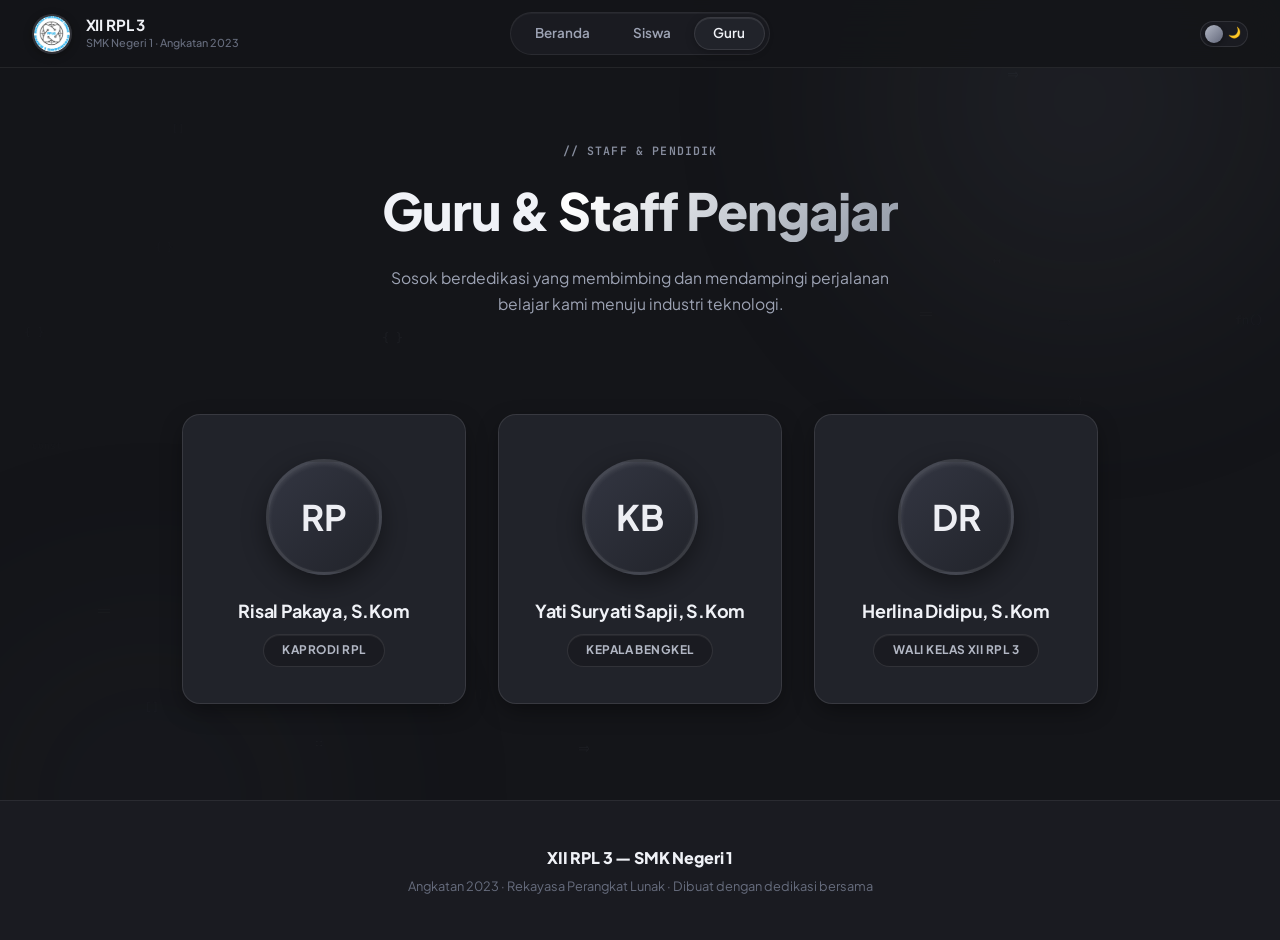
==== guru.html @ c6af309b "Add files via upload" ====
<!DOCTYPE html>
<html lang="id">
<head>
  <meta charset="UTF-8"/>
  <meta name="viewport" content="width=device-width, initial-scale=1.0"/>
  <title>Guru &amp; Staff — XII RPL 3</title>
  <meta name="description" content="Profil Guru dan Staff Pengajar XII RPL 3 SMK Negeri 1."/>
  <link rel="icon" type="image/jpeg" href="images/logo.jpg"/>
  <meta name="theme-color" content="#141519"/>
  <link rel="stylesheet" href="css/style.css"/>
</head>
<body>
  <!-- Ambient Grey Glow -->
  <div class="ambient-glow ambient-1"></div>
  <div class="ambient-glow ambient-2"></div>
  <canvas id="particles-canvas"></canvas>

  <!-- Navbar -->
  <nav class="navbar" id="navbar">
    <div class="nav-brand">
      <div class="nav-logo-mark">
        <img src="images/logo.jpg" alt="Logo XII RPL 3">
      </div>
      <div>
        <div class="nav-title">XII RPL 3</div>
        <div class="nav-subtitle">SMK Negeri 1 · Angkatan 2023</div>
      </div>
    </div>

    <ul class="nav-center" id="nav-links">
      <li><a href="index.html">Beranda</a></li>
      <li><a href="siswa.html">Siswa</a></li>
      <li><a href="guru.html" class="active">Guru</a></li>
    </ul>

    <div class="nav-right">
      <button class="theme-toggle" id="theme-toggle" aria-label="Ganti mode tema">
        <span class="toggle-icon sun">☀️</span>
        <div class="toggle-knob"></div>
        <span class="toggle-icon moon">🌙</span>
      </button>
      <button class="nav-hamburger" id="hamburger" aria-label="Buka Menu">
        <span></span><span></span><span></span>
      </button>
    </div>
  </nav>

  <div class="page-wrapper">
    <!-- Page Hero -->
    <header class="page-hero">
      <span class="section-label">// STAFF &amp; PENDIDIK</span>
      <h1 class="page-hero-title">
        Guru &amp; <span class="silver-gradient-text">Staff Pengajar</span>
      </h1>
      <p class="page-hero-desc">
        Sosok berdedikasi yang membimbing dan mendampingi perjalanan belajar kami menuju industri teknologi.
      </p>
    </header>

    <!-- Guru Section (Hanya Foto, Nama, Jabatan) -->
    <main class="guru-section">
      <div class="guru-grid">

        <!-- 01. Kaprodi RPL -->
        <article class="guru-card reveal">
          <div class="guru-photo-frame">
            <!-- Jika ada foto, letakkan di images/guru/kaprodi.jpg -->
            <!-- <img src="images/guru/kaprodi.jpg" alt="Bpk. Risal Pakaya S.Kom"> -->
            <span>RP</span>
          </div>
          <h2 class="guru-nama">Risal Pakaya, S.Kom</h2>
          <span class="guru-jabatan">Kaprodi RPL</span>
        </article>

        <!-- 02. Kepala Bengkel -->
        <article class="guru-card reveal">
          <div class="guru-photo-frame">
            <!-- Jika ada foto, letakkan di images/guru/kabeng.jpg -->
            <!-- <img src="images/guru/kabeng.jpg" alt="Kepala Bengkel"> -->
            <span>KB</span>
          </div>
          <h2 class="guru-nama">Yati Suryati Sapji, S.Kom</h2>
          <span class="guru-jabatan">Kepala Bengkel</span>
        </article>

        <!-- 03. Wali Kelas -->
        <article class="guru-card reveal">
          <div class="guru-photo-frame">
            <!-- Jika ada foto, letakkan di images/guru/walikelas.jpg -->
            <!-- <img src="images/guru/walikelas.jpg" alt="Ibu Dewi Rahmawati S.Kom"> -->
            <span>DR</span>
          </div>
          <h2 class="guru-nama">Herlina Didipu, S.Kom</h2>
          <span class="guru-jabatan">Wali Kelas XII RPL 3</span>
        </article>

      </div>
    </main>
  </div>

  <!-- Footer -->
  <footer class="footer">
    <div class="footer-brand">XII RPL 3 — SMK Negeri 1</div>
    <p>Angkatan 2023 · Rekayasa Perangkat Lunak · Dibuat dengan dedikasi bersama</p>
  </footer>

  <!-- Lightbox Modal (Lihat Full di Tab yang Sama) -->
  <div class="lightbox-modal" id="lightbox-modal" role="dialog" aria-modal="true" aria-hidden="true">
    <div class="lightbox-content">
      <div class="lightbox-controls">
        <a href="#" id="lightbox-direct-link" class="lightbox-btn" title="Buka gambar langsung">
          <span>🔗 Buka File</span>
        </a>
        <button class="lightbox-btn lightbox-close-btn" id="lightbox-close" aria-label="Tutup">
          ✕
        </button>
      </div>
      <img src="" alt="Pratinjau Foto Penuh" class="lightbox-img" id="lightbox-img">
      <div class="lightbox-caption" id="lightbox-caption"></div>
    </div>
  </div>

  <script src="js/main.js"></script>
</body>
</html>
---- css/style.css ----
@import url('https://fonts.googleapis.com/css2?family=Plus+Jakarta+Sans:wght@300;400;500;600;700;800&family=JetBrains+Mono:wght@400;500&display=swap');

/* ══════════════════════════════════════════════════════════════
   TITANIUM SLATE GREY DESIGN SYSTEM — XII RPL 3
   Dominant Palette: Graphite, Slate, Charcoal & Brushed Silver
   ══════════════════════════════════════════════════════════════ */

:root {
  /* ── Grey Dominant (Dark Slate / Charcoal) ── */
  --bg-main: #141519;
  --bg-surface: #1a1b21;
  --bg-card: #21232a;
  --bg-card-hover: #282a33;
  --bg-nav: rgba(20, 21, 25, 0.88);
  --bg-badge: #262831;
  --bg-input: #1d1e24;

  /* ── Greys Scale ── */
  --grey-950: #0f1012;
  --grey-900: #141519;
  --grey-850: #1a1b21;
  --grey-800: #21232a;
  --grey-750: #282a33;
  --grey-700: #333642;
  --grey-600: #464a59;
  --grey-500: #62677a;
  --grey-400: #888e9f;
  --grey-300: #b2b7c4;
  --grey-200: #d6d9e2;
  --grey-100: #edeef3;

  /* ── Text hierarchy ── */
  --text-main: #f0f2f7;
  --text-secondary: #9da3b4;
  --text-muted: #676d7e;

  /* ── Borders & Highlights ── */
  --border-subtle: rgba(255, 255, 255, 0.07);
  --border-card: rgba(255, 255, 255, 0.1);
  --border-hover: rgba(255, 255, 255, 0.22);
  --border-accent: rgba(178, 183, 196, 0.35);

  /* ── Shadows & Glows ── */
  --shadow-sm: 0 2px 8px rgba(0, 0, 0, 0.25);
  --shadow-card: 0 8px 24px -4px rgba(0, 0, 0, 0.45);
  --shadow-hover: 0 16px 36px -6px rgba(0, 0, 0, 0.6), 0 0 20px rgba(178, 183, 196, 0.08);

  --radius-lg: 18px;
  --radius-md: 12px;
  --radius-sm: 8px;
  --radius-pill: 9999px;

  --ease-spring: all 0.35s cubic-bezier(0.16, 1, 0.3, 1);
  --ease-fast: all 0.2s ease;
}

/* ── Ash Grey Light Mode (Grey is distinctly dominant over white) ── */
body.light {
  --bg-main: #d8dbe2;
  --bg-surface: #cfd3db;
  --bg-card: #e5e8ef;
  --bg-card-hover: #eceff5;
  --bg-nav: rgba(216, 219, 226, 0.9);
  --bg-badge: #c4c8d3;
  --bg-input: #e2e5ec;

  --text-main: #191b20;
  --text-secondary: #4a4f5f;
  --text-muted: #737887;

  --border-subtle: rgba(0, 0, 0, 0.08);
  --border-card: rgba(0, 0, 0, 0.12);
  --border-hover: rgba(0, 0, 0, 0.26);
  --border-accent: rgba(70, 74, 89, 0.35);

  --shadow-sm: 0 2px 8px rgba(0, 0, 0, 0.06);
  --shadow-card: 0 8px 24px -4px rgba(0, 0, 0, 0.12);
  --shadow-hover: 0 16px 36px -6px rgba(0, 0, 0, 0.18), 0 0 20px rgba(0, 0, 0, 0.05);
}

/* ── Reset & Base ── */
*, *::before, *::after {
  box-sizing: border-box;
  margin: 0;
  padding: 0;
}

html {
  scroll-behavior: smooth;
}

body {
  font-family: 'Plus Jakarta Sans', system-ui, -apple-system, sans-serif;
  background-color: var(--bg-main);
  color: var(--text-main);
  line-height: 1.6;
  overflow-x: hidden;
  -webkit-font-smoothing: antialiased;
  transition: background-color 0.4s ease, color 0.4s ease;
}

a {
  text-decoration: none;
  color: inherit;
}

img {
  max-width: 100%;
  display: block;
}

ul {
  list-style: none;
}

::selection {
  background: var(--grey-600);
  color: var(--grey-100);
}

::-webkit-scrollbar {
  width: 6px;
}
::-webkit-scrollbar-track {
  background: var(--bg-main);
}
::-webkit-scrollbar-thumb {
  background: var(--grey-700);
  border-radius: var(--radius-pill);
}
::-webkit-scrollbar-thumb:hover {
  background: var(--grey-500);
}

/* ── Background Subtle Ambient Lights ── */
.ambient-glow {
  position: fixed;
  border-radius: 50%;
  pointer-events: none;
  z-index: 0;
  filter: blur(120px);
  opacity: 0.15;
  transition: opacity 0.5s ease;
}
.ambient-1 {
  width: 600px;
  height: 600px;
  background: radial-gradient(circle, var(--grey-400), transparent 70%);
  top: -200px;
  right: -100px;
}
.ambient-2 {
  width: 500px;
  height: 500px;
  background: radial-gradient(circle, var(--grey-600), transparent 70%);
  bottom: -150px;
  left: -100px;
}
body.light .ambient-glow {
  opacity: 0.25;
}

#particles-canvas {
  position: fixed;
  top: 0;
  left: 0;
  width: 100%;
  height: 100%;
  z-index: 0;
  pointer-events: none;
  opacity: 0.22;
  transition: opacity 0.4s ease;
}

/* ══════════════════════════════════════════
   NAVBAR (Frosted Slate)
   ══════════════════════════════════════════ */
.navbar {
  position: fixed;
  top: 0;
  left: 0;
  right: 0;
  height: 68px;
  z-index: 1000;
  padding: 0 2rem;
  display: grid;
  grid-template-columns: 1fr auto 1fr;
  align-items: center;
  background: var(--bg-nav);
  backdrop-filter: blur(20px);
  -webkit-backdrop-filter: blur(20px);
  border-bottom: 1px solid var(--border-subtle);
  transition: var(--ease-spring);
}

.navbar.scrolled {
  height: 58px;
  box-shadow: 0 8px 24px rgba(0, 0, 0, 0.3);
  border-bottom-color: var(--border-card);
}

.nav-brand {
  display: flex;
  align-items: center;
  gap: 0.85rem;
  justify-self: start;
}

.nav-logo-mark {
  width: 40px;
  height: 40px;
  border-radius: 50%;
  border: 2px solid var(--border-card);
  overflow: hidden;
  display: flex;
  align-items: center;
  justify-content: center;
  background: var(--bg-surface);
  box-shadow: 0 2px 8px rgba(0, 0, 0, 0.25), inset 0 1px 0 rgba(255, 255, 255, 0.08);
  transition: var(--ease-spring);
  flex-shrink: 0;
}

.nav-logo-mark img {
  width: 100%;
  height: 100%;
  object-fit: cover;
  border-radius: 50%;
  display: block;
  transition: var(--ease-spring);
}

.nav-brand:hover .nav-logo-mark {
  border-color: var(--border-hover);
  transform: scale(1.08) translateY(-1px);
  box-shadow: 0 4px 16px rgba(0, 0, 0, 0.35), 0 0 12px rgba(178, 183, 196, 0.2);
}

body.light .nav-logo-mark {
  border-color: var(--border-card);
  box-shadow: 0 2px 8px rgba(0, 0, 0, 0.08);
}
body.light .nav-brand:hover .nav-logo-mark {
  border-color: var(--border-hover);
  box-shadow: 0 4px 14px rgba(0, 0, 0, 0.15);
}

.nav-title {
  font-size: 0.95rem;
  font-weight: 700;
  letter-spacing: -0.01em;
  color: var(--text-main);
  line-height: 1.2;
}

.nav-subtitle {
  font-size: 0.68rem;
  color: var(--text-muted);
  font-weight: 500;
}

.nav-center {
  justify-self: center;
  display: flex;
  align-items: center;
  list-style: none;
  margin: 0;
  padding: 4px;
  gap: 4px;
  background: var(--bg-surface);
  border-radius: var(--radius-pill);
  border: 1px solid var(--border-subtle);
  box-shadow: inset 0 1px 0 rgba(255, 255, 255, 0.04);
}

.nav-center li {
  display: flex;
  align-items: center;
  margin: 0;
  padding: 0;
}

.nav-center a {
  display: inline-flex;
  align-items: center;
  justify-content: center;
  padding: 0.45rem 1.15rem;
  border-radius: var(--radius-pill);
  font-size: 0.84rem;
  font-weight: 600;
  line-height: 1.2;
  color: var(--text-secondary);
  border: 1px solid transparent;
  transition: var(--ease-fast);
  text-decoration: none;
  white-space: nowrap;
}

.nav-center a:hover {
  color: var(--text-main);
  background: rgba(255, 255, 255, 0.05);
}

.nav-center a.active {
  color: var(--text-main);
  background: var(--bg-card);
  border-color: var(--border-card);
  box-shadow: inset 0 1px 0 rgba(255, 255, 255, 0.08), var(--shadow-sm);
}

.nav-right {
  display: flex;
  align-items: center;
  gap: 0.85rem;
  justify-self: end;
}

/* Theme Toggle */
.theme-toggle {
  width: 48px;
  height: 26px;
  border-radius: var(--radius-pill);
  background: var(--bg-surface);
  border: 1px solid var(--border-card);
  cursor: pointer;
  position: relative;
  transition: var(--ease-fast);
  display: flex;
  align-items: center;
  padding: 0 4px;
}
.theme-toggle:hover {
  border-color: var(--border-hover);
}
.toggle-knob {
  width: 18px;
  height: 18px;
  border-radius: 50%;
  background: linear-gradient(135deg, var(--grey-300), var(--grey-500));
  transition: transform 0.3s cubic-bezier(0.16, 1, 0.3, 1);
  box-shadow: 0 2px 5px rgba(0, 0, 0, 0.35);
  flex-shrink: 0;
}
.toggle-icon {
  position: absolute;
  font-size: 0.65rem;
  transition: opacity 0.2s ease;
  line-height: 1;
}
.toggle-icon.moon { right: 6px; opacity: 1; }
.toggle-icon.sun { left: 6px; opacity: 0; }
body.light .toggle-knob {
  transform: translateX(22px);
  background: linear-gradient(135deg, var(--grey-600), var(--grey-800));
}
body.light .toggle-icon.moon { opacity: 0; }
body.light .toggle-icon.sun { opacity: 1; }

/* Hamburger */
.nav-hamburger {
  display: none;
  flex-direction: column;
  gap: 5px;
  cursor: pointer;
  padding: 8px 6px;
  background: var(--bg-surface);
  border: 1px solid var(--border-card);
  border-radius: 8px;
  transition: var(--ease-fast);
}
.nav-hamburger:hover {
  border-color: var(--border-hover);
}
.nav-hamburger span {
  display: block;
  width: 20px;
  height: 2px;
  background: var(--text-main);
  border-radius: 2px;
  transition: var(--ease-spring);
}
.nav-hamburger.open span:nth-child(1) { transform: translateY(7px) rotate(45deg); }
.nav-hamburger.open span:nth-child(2) { opacity: 0; transform: scaleX(0); }
.nav-hamburger.open span:nth-child(3) { transform: translateY(-7px) rotate(-45deg); }

/* ══════════════════════════════════════════
   PAGE WRAPPER & TYPOGRAPHY
   ══════════════════════════════════════════ */
.page-wrapper {
  position: relative;
  z-index: 1;
}

.silver-gradient-text {
  background: linear-gradient(135deg, #ffffff 10%, #d1d5db 45%, #9ca3af 90%);
  -webkit-background-clip: text;
  -webkit-text-fill-color: transparent;
  background-clip: text;
}
body.light .silver-gradient-text {
  background: linear-gradient(135deg, #111827 10%, #374151 50%, #4b5563 90%);
  -webkit-background-clip: text;
  -webkit-text-fill-color: transparent;
  background-clip: text;
}

/* ══════════════════════════════════════════
   HERO SECTION
   ══════════════════════════════════════════ */
.hero {
  min-height: 94vh;
  display: flex;
  align-items: center;
  justify-content: center;
  text-align: center;
  padding: 7.5rem 2rem 4rem;
  position: relative;
}

.hero-content {
  max-width: 740px;
}

.badge-tag {
  display: inline-flex;
  align-items: center;
  gap: 0.6rem;
  padding: 0.42rem 1.15rem;
  border-radius: var(--radius-pill);
  background: var(--bg-surface);
  border: 1px solid var(--border-card);
  color: var(--text-secondary);
  font-size: 0.76rem;
  font-weight: 600;
  letter-spacing: 0.05em;
  text-transform: uppercase;
  margin-bottom: 1.75rem;
  box-shadow: inset 0 1px 0 rgba(255, 255, 255, 0.08), var(--shadow-sm);
  transition: var(--ease-spring);
}
.badge-tag:hover {
  border-color: var(--border-hover);
  color: var(--text-main);
  transform: translateY(-2px);
}

.badge-dot {
  width: 7px;
  height: 7px;
  border-radius: 50%;
  background: var(--grey-300);
  box-shadow: 0 0 10px rgba(255, 255, 255, 0.5);
  animation: pulse-silver 2.2s infinite ease-in-out;
}
@keyframes pulse-silver {
  0%, 100% { opacity: 1; transform: scale(1); }
  50% { opacity: 0.45; transform: scale(0.8); }
}

.hero-title {
  font-size: clamp(2.3rem, 5.5vw, 4rem);
  font-weight: 800;
  line-height: 1.15;
  letter-spacing: -0.025em;
  color: var(--text-main);
  margin-bottom: 1.25rem;
}

.hero-typing-box {
  display: inline-flex;
  align-items: center;
  gap: 0.4rem;
  background: var(--bg-surface);
  border: 1px solid var(--border-card);
  padding: 0.45rem 1.25rem;
  border-radius: var(--radius-pill);
  margin-bottom: 1.75rem;
  font-family: 'JetBrains Mono', monospace;
  font-size: clamp(0.82rem, 2vw, 0.96rem);
  color: var(--grey-200);
  box-shadow: inset 0 1px 0 rgba(255, 255, 255, 0.05);
}
body.light .hero-typing-box {
  color: var(--grey-800);
}

.cursor {
  display: inline-block;
  animation: cursor-blink 1s infinite;
  color: var(--grey-400);
  font-weight: 700;
}
@keyframes cursor-blink {
  0%, 100% { opacity: 1; }
  50% { opacity: 0; }
}

.hero-desc {
  font-size: 1.05rem;
  color: var(--text-secondary);
  line-height: 1.75;
  max-width: 540px;
  margin: 0 auto 2.5rem;
}

.hero-buttons {
  display: flex;
  gap: 1rem;
  justify-content: center;
  flex-wrap: wrap;
}

/* ══════════════════════════════════════════
   BUTTONS (Titanium Style)
   ══════════════════════════════════════════ */
.btn {
  display: inline-flex;
  align-items: center;
  justify-content: center;
  gap: 0.55rem;
  padding: 0.8rem 1.85rem;
  border-radius: var(--radius-md);
  font-size: 0.9rem;
  font-weight: 700;
  cursor: pointer;
  border: 1px solid transparent;
  font-family: inherit;
  transition: var(--ease-spring);
}

.btn-primary {
  background: linear-gradient(135deg, var(--grey-100), var(--grey-300));
  color: var(--grey-950);
  box-shadow: 0 4px 16px rgba(255, 255, 255, 0.12), inset 0 1px 0 rgba(255, 255, 255, 0.8);
}
.btn-primary:hover {
  transform: translateY(-3px);
  background: linear-gradient(135deg, #ffffff, var(--grey-200));
  box-shadow: 0 8px 24px rgba(255, 255, 255, 0.22);
}

body.light .btn-primary {
  background: linear-gradient(135deg, var(--grey-800), var(--grey-950));
  color: var(--grey-100);
  box-shadow: 0 4px 16px rgba(0, 0, 0, 0.2);
}
body.light .btn-primary:hover {
  background: var(--grey-900);
  box-shadow: 0 8px 24px rgba(0, 0, 0, 0.3);
}

.btn-outline {
  background: var(--bg-surface);
  color: var(--text-main);
  border-color: var(--border-card);
  box-shadow: inset 0 1px 0 rgba(255, 255, 255, 0.06), var(--shadow-sm);
}
.btn-outline:hover {
  background: var(--bg-card);
  border-color: var(--border-hover);
  transform: translateY(-3px);
  box-shadow: var(--shadow-card);
}

/* ══════════════════════════════════════════
   STATS SECTION (Rich Slate Graphite)
   ══════════════════════════════════════════ */
.stats-section {
  padding: 2rem 2rem 4rem;
}

.stats-grid {
  display: grid;
  grid-template-columns: repeat(4, 1fr);
  gap: 1.25rem;
  max-width: 960px;
  margin: 0 auto;
}

.stat-card {
  background: var(--bg-card);
  border: 1px solid var(--border-card);
  border-radius: var(--radius-lg);
  padding: 2rem 1.5rem;
  text-align: center;
  position: relative;
  overflow: hidden;
  box-shadow: var(--shadow-card);
  transition: var(--ease-spring);
}

.stat-card::before {
  content: '';
  position: absolute;
  top: 0;
  left: 20%;
  right: 20%;
  height: 2px;
  background: linear-gradient(90deg, transparent, var(--grey-400), transparent);
  opacity: 0.4;
  transition: var(--ease-spring);
}

.stat-card:hover {
  transform: translateY(-5px);
  border-color: var(--border-hover);
  background: var(--bg-card-hover);
  box-shadow: var(--shadow-hover);
}
.stat-card:hover::before {
  left: 0;
  right: 0;
  opacity: 1;
}

.stat-icon {
  font-size: 1.75rem;
  margin-bottom: 0.75rem;
  filter: grayscale(0.5);
  transition: var(--ease-fast);
}
.stat-card:hover .stat-icon {
  filter: grayscale(0);
  transform: scale(1.1);
}

.stat-number {
  font-size: 2.6rem;
  font-weight: 800;
  color: var(--text-main);
  line-height: 1;
  font-feature-settings: "tnum";
  margin-bottom: 0.4rem;
}

.stat-label {
  color: var(--text-secondary);
  font-size: 0.82rem;
  font-weight: 600;
  text-transform: uppercase;
  letter-spacing: 0.05em;
}

/* ══════════════════════════════════════════
   SECTION COMMON STYLES
   ══════════════════════════════════════════ */
.section {
  padding: 6rem 2rem;
  position: relative;
}

.section-header {
  text-align: center;
  max-width: 600px;
  margin: 0 auto 3.5rem;
}

.section-label {
  display: inline-block;
  font-family: 'JetBrains Mono', monospace;
  font-size: 0.72rem;
  font-weight: 600;
  letter-spacing: 0.1em;
  text-transform: uppercase;
  color: var(--grey-400);
  margin-bottom: 0.6rem;
}

.section-title {
  font-size: clamp(1.8rem, 4vw, 2.7rem);
  font-weight: 800;
  letter-spacing: -0.02em;
  color: var(--text-main);
  line-height: 1.2;
  margin-bottom: 0.8rem;
}

.section-desc {
  color: var(--text-secondary);
  font-size: 0.95rem;
  line-height: 1.7;
}

/* ══════════════════════════════════════════
   ABOUT SECTION
   ══════════════════════════════════════════ */
.about-grid {
  display: grid;
  grid-template-columns: 1fr 1fr;
  gap: 3.5rem;
  align-items: center;
  max-width: 1040px;
  margin: 0 auto;
}

.about-features {
  display: flex;
  flex-direction: column;
  gap: 1rem;
  margin-top: 1.5rem;
}

.feature-item {
  display: flex;
  align-items: flex-start;
  gap: 1.1rem;
  padding: 1.15rem 1.25rem;
  border-radius: var(--radius-md);
  background: var(--bg-card);
  border: 1px solid var(--border-card);
  box-shadow: var(--shadow-sm);
  transition: var(--ease-spring);
}

.feature-item:hover {
  transform: translateX(4px);
  border-color: var(--border-hover);
  background: var(--bg-card-hover);
}

.feature-icon-box {
  width: 44px;
  height: 44px;
  border-radius: 10px;
  flex-shrink: 0;
  background: var(--bg-surface);
  border: 1px solid var(--border-card);
  display: flex;
  align-items: center;
  justify-content: center;
  font-size: 1.25rem;
  transition: var(--ease-fast);
}
.feature-item:hover .feature-icon-box {
  border-color: var(--border-hover);
  transform: scale(1.05);
}

.feature-title {
  font-weight: 700;
  font-size: 0.95rem;
  color: var(--text-main);
  margin-bottom: 0.2rem;
}

.feature-desc {
  color: var(--text-secondary);
  font-size: 0.84rem;
  line-height: 1.55;
}

/* Mac-style Code Window */
.code-window {
  background: var(--bg-card);
  border: 1px solid var(--border-card);
  border-radius: var(--radius-lg);
  overflow: hidden;
  box-shadow: var(--shadow-card);
  font-family: 'JetBrains Mono', monospace;
  font-size: 0.8rem;
  line-height: 1.85;
  transition: var(--ease-spring);
}
.code-window:hover {
  border-color: var(--border-hover);
  box-shadow: var(--shadow-hover);
}

.code-header {
  background: var(--bg-surface);
  padding: 0.75rem 1.1rem;
  display: flex;
  align-items: center;
  gap: 0.5rem;
  border-bottom: 1px solid var(--border-subtle);
}

.code-dot {
  width: 11px;
  height: 11px;
  border-radius: 50%;
  background: var(--grey-600);
}

.code-content {
  padding: 1.5rem;
  color: var(--grey-300);
}
.kw { color: var(--grey-100); font-weight: 600; }
.fn { color: #d1d5db; }
.st { color: var(--grey-400); }
.nm { color: #f3f4f6; }
.cm { color: var(--grey-500); font-style: italic; }

/* ══════════════════════════════════════════
   GALLERY / MOMENTS (Clean Photo-Only Grid)
   ══════════════════════════════════════════ */
.photos-grid {
  display: grid;
  grid-template-columns: repeat(4, 1fr);
  gap: 1.25rem;
  max-width: 1040px;
  margin: 0 auto 3rem;
}

.photo-card {
  border-radius: var(--radius-lg);
  overflow: hidden;
  background: var(--bg-card);
  border: 1px solid var(--border-card);
  box-shadow: var(--shadow-card);
  transition: var(--ease-spring);
  aspect-ratio: 4/3;
  position: relative;
  display: flex;
  align-items: center;
  justify-content: center;
  cursor: pointer;
  text-decoration: none;
}

.photo-card:hover {
  transform: translateY(-6px);
  border-color: var(--border-hover);
  box-shadow: var(--shadow-hover);
}

.photo-card img {
  width: 100%;
  height: 100%;
  object-fit: cover;
  display: block;
  transition: var(--ease-spring);
}

.photo-card:hover img {
  transform: scale(1.08);
}

.photo-zoom-hint {
  position: absolute;
  inset: 0;
  background: rgba(15, 16, 20, 0.45);
  display: flex;
  align-items: center;
  justify-content: center;
  opacity: 0;
  transition: opacity 0.3s ease;
  backdrop-filter: blur(2px);
}

.photo-zoom-icon {
  width: 42px;
  height: 42px;
  border-radius: 50%;
  background: rgba(33, 35, 42, 0.85);
  border: 1px solid var(--border-hover);
  color: #fff;
  display: flex;
  align-items: center;
  justify-content: center;
  font-size: 1.15rem;
  transform: scale(0.85);
  transition: transform 0.3s cubic-bezier(0.16, 1, 0.3, 1);
  box-shadow: 0 4px 16px rgba(0, 0, 0, 0.5);
}

.photo-card:hover .photo-zoom-hint {
  opacity: 1;
}

.photo-card:hover .photo-zoom-icon {
  transform: scale(1);
}

.photo-placeholder {
  width: 100%;
  height: 100%;
  background: linear-gradient(135deg, var(--grey-750), var(--grey-850));
  display: flex;
  flex-direction: column;
  align-items: center;
  justify-content: center;
  gap: 0.5rem;
  color: var(--grey-400);
  transition: var(--ease-spring);
}

.photo-card:hover .photo-placeholder {
  background: linear-gradient(135deg, var(--grey-700), var(--grey-800));
  color: var(--grey-200);
}

.photo-placeholder-icon {
  font-size: 2.2rem;
  transition: var(--ease-spring);
}
.photo-card:hover .photo-placeholder-icon {
  transform: scale(1.15);
}

/* ══════════════════════════════════════════
   LIGHTBOX MODAL (Full View in Same Tab)
   ══════════════════════════════════════════ */
.lightbox-modal {
  position: fixed;
  inset: 0;
  z-index: 2000;
  background: rgba(12, 13, 17, 0.94);
  backdrop-filter: blur(22px);
  -webkit-backdrop-filter: blur(22px);
  display: flex;
  align-items: center;
  justify-content: center;
  padding: 1.5rem;
  opacity: 0;
  pointer-events: none;
  transition: opacity 0.35s cubic-bezier(0.16, 1, 0.3, 1);
}

.lightbox-modal.active {
  opacity: 1;
  pointer-events: auto;
}

.lightbox-content {
  position: relative;
  max-width: 92vw;
  max-height: 88vh;
  display: flex;
  flex-direction: column;
  align-items: center;
  transform: scale(0.92);
  transition: transform 0.35s cubic-bezier(0.16, 1, 0.3, 1);
}

.lightbox-modal.active .lightbox-content {
  transform: scale(1);
}

.lightbox-img {
  max-width: 100%;
  max-height: 82vh;
  object-fit: contain;
  border-radius: var(--radius-md);
  border: 1px solid var(--border-card);
  box-shadow: 0 24px 60px rgba(0, 0, 0, 0.8), 0 0 30px rgba(255, 255, 255, 0.05);
}

.lightbox-controls {
  position: absolute;
  top: -48px;
  right: 0;
  display: flex;
  align-items: center;
  gap: 0.65rem;
}

.lightbox-btn {
  background: var(--bg-surface);
  border: 1px solid var(--border-card);
  color: var(--text-main);
  padding: 0.42rem 0.9rem;
  border-radius: var(--radius-pill);
  font-size: 0.8rem;
  font-weight: 600;
  cursor: pointer;
  display: inline-flex;
  align-items: center;
  gap: 0.45rem;
  transition: var(--ease-fast);
  box-shadow: var(--shadow-sm);
  text-decoration: none;
}

.lightbox-btn:hover {
  background: var(--bg-card-hover);
  border-color: var(--border-hover);
  color: #fff;
  transform: translateY(-1px);
}

.lightbox-close-btn {
  width: 36px;
  height: 36px;
  border-radius: 50%;
  padding: 0;
  justify-content: center;
  font-size: 1.1rem;
}

.lightbox-caption {
  margin-top: 0.85rem;
  font-size: 0.9rem;
  font-weight: 700;
  color: var(--text-main);
  background: var(--bg-surface);
  border: 1px solid var(--border-card);
  padding: 0.45rem 1.35rem;
  border-radius: var(--radius-pill);
  box-shadow: var(--shadow-sm);
  letter-spacing: -0.01em;
  text-align: center;
}

.lightbox-caption:empty {
  display: none;
}

/* Instagram Banner */
.ig-card {
  max-width: 520px;
  margin: 0 auto;
  background: var(--bg-card);
  border: 1px solid var(--border-card);
  border-radius: var(--radius-lg);
  padding: 2.25rem;
  text-align: center;
  box-shadow: var(--shadow-card);
  transition: var(--ease-spring);
}
.ig-card:hover {
  border-color: var(--border-hover);
  box-shadow: var(--shadow-hover);
  transform: translateY(-4px);
}

.ig-icon-badge {
  width: 52px;
  height: 52px;
  border-radius: 14px;
  background: var(--bg-surface);
  border: 1px solid var(--border-card);
  display: inline-flex;
  align-items: center;
  justify-content: center;
  font-size: 1.6rem;
  margin-bottom: 1rem;
}

.ig-title {
  font-size: 1.25rem;
  font-weight: 800;
  color: var(--text-main);
  margin-bottom: 0.4rem;
}

.ig-desc {
  font-size: 0.88rem;
  color: var(--text-secondary);
  line-height: 1.6;
  margin-bottom: 1.35rem;
}

.ig-btn {
  display: inline-flex;
  align-items: center;
  gap: 0.6rem;
  padding: 0.75rem 1.6rem;
  border-radius: var(--radius-pill);
  background: linear-gradient(135deg, var(--grey-750), var(--grey-850));
  border: 1px solid var(--border-card);
  color: var(--text-main);
  font-weight: 700;
  font-size: 0.88rem;
  transition: var(--ease-spring);
  box-shadow: inset 0 1px 0 rgba(255, 255, 255, 0.08), var(--shadow-sm);
}
.ig-btn:hover {
  background: linear-gradient(135deg, var(--grey-700), var(--grey-800));
  border-color: var(--border-hover);
  transform: translateY(-2px);
  box-shadow: var(--shadow-card);
}

.ig-handle {
  margin-top: 0.9rem;
  font-size: 0.72rem;
  color: var(--text-muted);
  font-family: 'JetBrains Mono', monospace;
}

/* ══════════════════════════════════════════
   INNER PAGE HERO (Siswa & Guru)
   ══════════════════════════════════════════ */
.page-hero {
  padding: 8.5rem 2rem 3.5rem;
  text-align: center;
  position: relative;
}

.page-hero-title {
  font-size: clamp(2rem, 5vw, 3.2rem);
  font-weight: 800;
  letter-spacing: -0.02em;
  color: var(--text-main);
  margin-bottom: 0.8rem;
}

.page-hero-desc {
  color: var(--text-secondary);
  max-width: 520px;
  margin: 0 auto;
  font-size: 0.98rem;
  line-height: 1.7;
}

/* ══════════════════════════════════════════
   SEARCH BAR
   ══════════════════════════════════════════ */
.search-container {
  max-width: 460px;
  margin: 0 auto 1.25rem;
  position: relative;
}

.search-icon {
  position: absolute;
  left: 1.15rem;
  top: 50%;
  transform: translateY(-50%);
  color: var(--text-muted);
  pointer-events: none;
  font-size: 0.95rem;
}

.search-input {
  width: 100%;
  padding: 0.85rem 1.25rem 0.85rem 2.85rem;
  background: var(--bg-card);
  border: 1px solid var(--border-card);
  border-radius: var(--radius-pill);
  color: var(--text-main);
  font-family: inherit;
  font-size: 0.9rem;
  outline: none;
  box-shadow: var(--shadow-sm);
  transition: var(--ease-spring);
}
.search-input:focus {
  border-color: var(--border-hover);
  background: var(--bg-card-hover);
  box-shadow: 0 0 0 3px rgba(178, 183, 196, 0.12), var(--shadow-card);
}
.search-input::placeholder {
  color: var(--text-muted);
}

.search-count {
  text-align: center;
  color: var(--text-secondary);
  font-size: 0.82rem;
  font-weight: 500;
  margin-bottom: 2rem;
}

/* ══════════════════════════════════════════
   STUDENTS GRID & CARD
   ══════════════════════════════════════════ */
.students-grid {
  display: grid;
  grid-template-columns: repeat(auto-fill, minmax(185px, 1fr));
  gap: 1.25rem;
  max-width: 1100px;
  margin: 0 auto;
}

.student-card {
  background: var(--bg-card);
  border: 1px solid var(--border-card);
  border-radius: var(--radius-lg);
  padding: 1.6rem 1.1rem 1.35rem;
  text-align: center;
  transition: var(--ease-spring);
  position: relative;
  overflow: hidden;
  box-shadow: var(--shadow-card);
}

.student-card::before {
  content: '';
  position: absolute;
  top: 0;
  left: 0;
  right: 0;
  height: 2px;
  background: linear-gradient(90deg, transparent, var(--grey-500), transparent);
  opacity: 0;
  transition: var(--ease-spring);
}

.student-card:hover {
  transform: translateY(-6px);
  border-color: var(--border-hover);
  background: var(--bg-card-hover);
  box-shadow: var(--shadow-hover);
}
.student-card:hover::before {
  opacity: 1;
}

.student-number {
  position: absolute;
  top: 0.85rem;
  right: 0.85rem;
  font-family: 'JetBrains Mono', monospace;
  font-size: 0.65rem;
  font-weight: 600;
  color: var(--text-muted);
  background: var(--bg-surface);
  border: 1px solid var(--border-subtle);
  padding: 0.18rem 0.45rem;
  border-radius: var(--radius-pill);
}

.student-avatar {
  width: 72px;
  height: 72px;
  border-radius: 50%;
  margin: 0 auto 0.95rem;
  display: flex;
  align-items: center;
  justify-content: center;
  font-size: 1.25rem;
  font-weight: 700;
  color: var(--grey-100);
  border: 2px solid var(--border-card);
  box-shadow: 0 4px 14px rgba(0, 0, 0, 0.35);
  overflow: hidden;
  transition: var(--ease-spring);
  position: relative;
}

.student-avatar.lightbox-trigger {
  cursor: pointer;
}

.student-avatar.lightbox-trigger:hover {
  border-color: var(--border-hover);
  transform: scale(1.1);
  box-shadow: 0 8px 24px rgba(0, 0, 0, 0.5), 0 0 16px rgba(178, 183, 196, 0.2);
}

.student-avatar-zoom {
  position: absolute;
  inset: 0;
  border-radius: 50%;
  background: rgba(15, 16, 20, 0.55);
  display: flex;
  align-items: center;
  justify-content: center;
  font-size: 0.95rem;
  color: #ffffff;
  opacity: 0;
  transition: opacity 0.25s ease;
  backdrop-filter: blur(2px);
}

.student-avatar.lightbox-trigger:hover .student-avatar-zoom {
  opacity: 1;
}

.student-card:hover .student-avatar:not(.lightbox-trigger) {
  border-color: var(--border-hover);
  transform: scale(1.06);
}

.student-name {
  font-size: 0.88rem;
  font-weight: 700;
  color: var(--text-main);
  line-height: 1.35;
  margin-bottom: 0.45rem;
  word-break: break-word;
}

.role-badge {
  display: inline-block;
  font-size: 0.64rem;
  font-weight: 700;
  padding: 0.22rem 0.65rem;
  border-radius: var(--radius-pill);
  letter-spacing: 0.03em;
  text-transform: uppercase;
  transition: var(--ease-fast);
}

.role-officer {
  background: rgba(220, 225, 235, 0.12);
  border: 1px solid rgba(220, 225, 235, 0.25);
  color: var(--grey-200);
}
body.light .role-officer {
  background: rgba(30, 35, 45, 0.1);
  border-color: rgba(30, 35, 45, 0.2);
  color: var(--grey-900);
}

.role-student {
  background: var(--bg-surface);
  border: 1px solid var(--border-subtle);
  color: var(--text-muted);
}

.no-results {
  grid-column: 1 / -1;
  text-align: center;
  padding: 4rem 1rem;
  color: var(--text-secondary);
  font-size: 0.95rem;
}

/* ══════════════════════════════════════════
   GURU SECTION (Ultra Sleek & Elegant)
   Strictly: Photo, Name, Jabatan
   ══════════════════════════════════════════ */
.guru-section {
  padding: 2.5rem 2rem 6rem;
  max-width: 980px;
  margin: 0 auto;
}

.guru-grid {
  display: grid;
  grid-template-columns: repeat(3, 1fr);
  gap: 2rem;
}

.guru-card {
  background: var(--bg-card);
  border: 1px solid var(--border-card);
  border-radius: var(--radius-lg);
  padding: 2.75rem 1.6rem 2.25rem;
  text-align: center;
  position: relative;
  overflow: hidden;
  box-shadow: var(--shadow-card);
  transition: var(--ease-spring);
}

.guru-card::before {
  content: '';
  position: absolute;
  top: 0;
  left: 0;
  right: 0;
  height: 3px;
  background: linear-gradient(90deg, var(--grey-600), var(--grey-300), var(--grey-600));
  opacity: 0;
  transition: var(--ease-spring);
}

.guru-card:hover {
  transform: translateY(-8px);
  border-color: var(--border-hover);
  background: var(--bg-card-hover);
  box-shadow: var(--shadow-hover);
}
.guru-card:hover::before {
  opacity: 1;
}

.guru-photo-frame {
  width: 116px;
  height: 116px;
  border-radius: 50%;
  margin: 0 auto 1.5rem;
  display: flex;
  align-items: center;
  justify-content: center;
  font-size: 2.2rem;
  font-weight: 700;
  color: var(--grey-100);
  background: linear-gradient(135deg, var(--grey-700), var(--grey-800));
  border: 3px solid var(--border-card);
  box-shadow: 0 8px 24px rgba(0, 0, 0, 0.4), inset 0 2px 4px rgba(255, 255, 255, 0.1);
  overflow: hidden;
  position: relative;
  transition: var(--ease-spring);
}

.guru-photo-frame img {
  width: 100%;
  height: 100%;
  object-fit: cover;
  border-radius: 50%;
  transition: var(--ease-spring);
}

.guru-card:hover .guru-photo-frame {
  border-color: var(--grey-300);
  transform: scale(1.06);
  box-shadow: 0 12px 30px rgba(0, 0, 0, 0.5), 0 0 24px rgba(200, 210, 230, 0.2);
}

.guru-nama {
  font-size: 1.12rem;
  font-weight: 700;
  letter-spacing: -0.01em;
  color: var(--text-main);
  line-height: 1.35;
  margin-bottom: 0.65rem;
}

.guru-jabatan {
  display: inline-block;
  padding: 0.38rem 1.15rem;
  border-radius: var(--radius-pill);
  font-size: 0.74rem;
  font-weight: 700;
  letter-spacing: 0.04em;
  background: var(--bg-surface);
  border: 1px solid var(--border-card);
  color: var(--grey-300);
  text-transform: uppercase;
  transition: var(--ease-fast);
  box-shadow: inset 0 1px 0 rgba(255, 255, 255, 0.06);
}
body.light .guru-jabatan {
  color: var(--grey-700);
}
.guru-card:hover .guru-jabatan {
  border-color: var(--border-hover);
  color: var(--text-main);
  background: var(--bg-card);
}

/* ══════════════════════════════════════════
   FOOTER (Graphite Understated)
   ══════════════════════════════════════════ */
.footer {
  border-top: 1px solid var(--border-subtle);
  background: var(--bg-surface);
  padding: 2.75rem 2rem;
  text-align: center;
  position: relative;
}

.footer-brand {
  font-weight: 800;
  font-size: 1rem;
  letter-spacing: -0.01em;
  color: var(--text-main);
  margin-bottom: 0.35rem;
}

.footer p {
  color: var(--text-muted);
  font-size: 0.8rem;
  line-height: 1.6;
}

/* ══════════════════════════════════════════
   SMOOTH REVEAL ANIMATIONS (Scroll triggered)
   ══════════════════════════════════════════ */
.reveal {
  opacity: 0;
  transform: translateY(22px);
  transition: opacity 0.65s cubic-bezier(0.16, 1, 0.3, 1), transform 0.65s cubic-bezier(0.16, 1, 0.3, 1);
  will-change: opacity, transform;
}

.reveal.visible {
  opacity: 1;
  transform: translateY(0);
}

/* ══════════════════════════════════════════
   RESPONSIVE DESIGN
   ══════════════════════════════════════════ */
@media (max-width: 1080px) {
  .about-grid {
    grid-template-columns: 1fr;
    gap: 2.75rem;
    max-width: 620px;
    margin: 0 auto;
  }
  .stats-grid {
    grid-template-columns: repeat(2, 1fr);
    max-width: 620px;
  }
  .photos-grid {
    grid-template-columns: repeat(2, 1fr);
  }
  .guru-grid {
    grid-template-columns: repeat(2, 1fr);
    gap: 1.5rem;
  }
}

@media (max-width: 960px) {
  .navbar {
    display: flex !important;
    justify-content: space-between !important;
    align-items: center !important;
    height: 64px;
    padding: 0 1.25rem;
  }

  .nav-brand {
    justify-self: auto;
    display: flex;
    align-items: center;
    gap: 0.75rem;
    flex-shrink: 0;
  }

  .nav-logo-mark {
    width: 36px;
    height: 36px;
  }

  .nav-title {
    font-size: 0.92rem;
  }

  .nav-subtitle {
    font-size: 0.65rem;
  }

  .nav-right {
    justify-self: auto;
    display: flex !important;
    align-items: center;
    gap: 0.65rem;
    flex-shrink: 0;
    margin-left: auto;
  }

  .nav-hamburger {
    display: flex !important;
    align-items: center;
    justify-content: center;
    width: 38px;
    height: 38px;
    border-radius: 8px;
    background: var(--bg-surface);
    border: 1px solid var(--border-card);
    cursor: pointer;
  }

  .nav-center {
    display: flex !important;
    flex-direction: column;
    position: absolute;
    top: 100%;
    left: 0;
    right: 0;
    width: 100%;
    background: rgba(20, 21, 25, 0.97);
    backdrop-filter: blur(25px);
    -webkit-backdrop-filter: blur(25px);
    border-top: 1px solid var(--border-subtle);
    border-bottom: 1px solid var(--border-card);
    border-radius: 0;
    padding: 0 1.25rem;
    max-height: 0;
    overflow: hidden;
    gap: 0.4rem;
    box-shadow: 0 18px 36px rgba(0, 0, 0, 0.55);
    transition: max-height 0.35s cubic-bezier(0.16, 1, 0.3, 1), padding 0.3s ease;
    z-index: 999;
  }

  body.light .nav-center {
    background: rgba(216, 219, 226, 0.98);
    box-shadow: 0 18px 36px rgba(0, 0, 0, 0.15);
  }

  .nav-center.open {
    max-height: 260px;
    padding: 0.85rem 1.25rem 1.15rem;
  }

  .nav-center li {
    width: 100%;
    display: block;
  }

  .nav-center a {
    width: 100%;
    padding: 0.75rem 1.1rem;
    border-radius: var(--radius-md);
    font-size: 0.92rem;
    font-weight: 600;
    display: flex;
    align-items: center;
    justify-content: flex-start;
    color: var(--text-secondary);
  }

  .nav-center a:hover,
  .nav-center a.active {
    color: var(--text-main);
    background: var(--bg-card);
    border-color: var(--border-card);
  }

  .hero {
    padding: 6.5rem 1.25rem 3.5rem;
    min-height: auto;
  }
  .hero-desc {
    font-size: 0.95rem;
  }
  .hero-buttons {
    flex-direction: column;
    max-width: 280px;
    margin: 0 auto;
  }
  .btn {
    width: 100%;
  }

  .section {
    padding: 4.5rem 1.25rem;
  }
  .stats-grid {
    grid-template-columns: 1fr 1fr;
    gap: 0.85rem;
  }
  .stat-card {
    padding: 1.5rem 1rem;
  }
  .stat-number {
    font-size: 2.1rem;
  }

  .photos-grid {
    grid-template-columns: 1fr 1fr;
    gap: 0.85rem;
  }

  .students-grid {
    grid-template-columns: repeat(auto-fill, minmax(150px, 1fr));
    gap: 0.85rem;
  }

  .guru-grid {
    grid-template-columns: 1fr;
    max-width: 360px;
    margin: 0 auto;
  }
}

@media (max-width: 440px) {
  .navbar {
    padding: 0 1rem;
    height: 60px;
  }
  .nav-subtitle {
    display: none;
  }
  .nav-brand {
    gap: 0.6rem;
  }
  .nav-right {
    gap: 0.5rem;
  }
  .theme-toggle {
    width: 44px;
    height: 24px;
  }
  .toggle-knob {
    width: 16px;
    height: 16px;
  }
  body.light .toggle-knob {
    transform: translateX(20px);
  }
  .nav-hamburger {
    width: 36px;
    height: 36px;
  }
  .students-grid {
    grid-template-columns: 1fr 1fr;
    gap: 0.75rem;
  }
  .student-avatar {
    width: 58px;
    height: 58px;
    font-size: 1rem;
  }
  .student-name {
    font-size: 0.8rem;
  }
  .photos-grid {
    grid-template-columns: 1fr;
    max-width: 320px;
    margin-left: auto;
    margin-right: auto;
  }
}
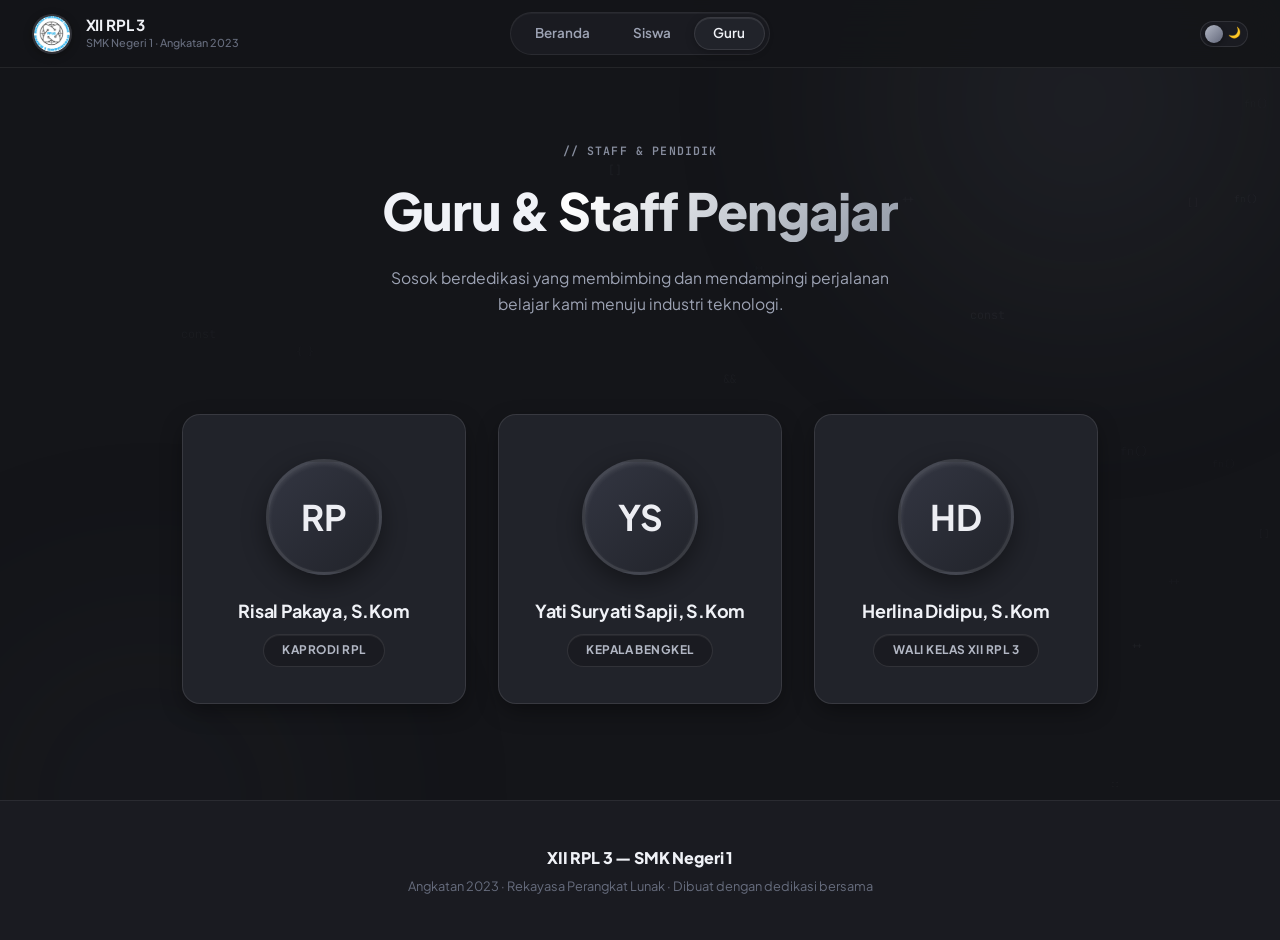
==== commit ca881379: "Add files via upload" ====
--- a/guru.html
+++ b/guru.html
@@ -77,7 +77,7 @@
           <div class="guru-photo-frame">
             <!-- Jika ada foto, letakkan di images/guru/kabeng.jpg -->
             <!-- <img src="images/guru/kabeng.jpg" alt="Kepala Bengkel"> -->
-            <span>KB</span>
+            <span>YS</span>
           </div>
           <h2 class="guru-nama">Yati Suryati Sapji, S.Kom</h2>
           <span class="guru-jabatan">Kepala Bengkel</span>
@@ -88,7 +88,7 @@
           <div class="guru-photo-frame">
             <!-- Jika ada foto, letakkan di images/guru/walikelas.jpg -->
             <!-- <img src="images/guru/walikelas.jpg" alt="Ibu Dewi Rahmawati S.Kom"> -->
-            <span>DR</span>
+            <span>HD</span>
           </div>
           <h2 class="guru-nama">Herlina Didipu, S.Kom</h2>
           <span class="guru-jabatan">Wali Kelas XII RPL 3</span>
